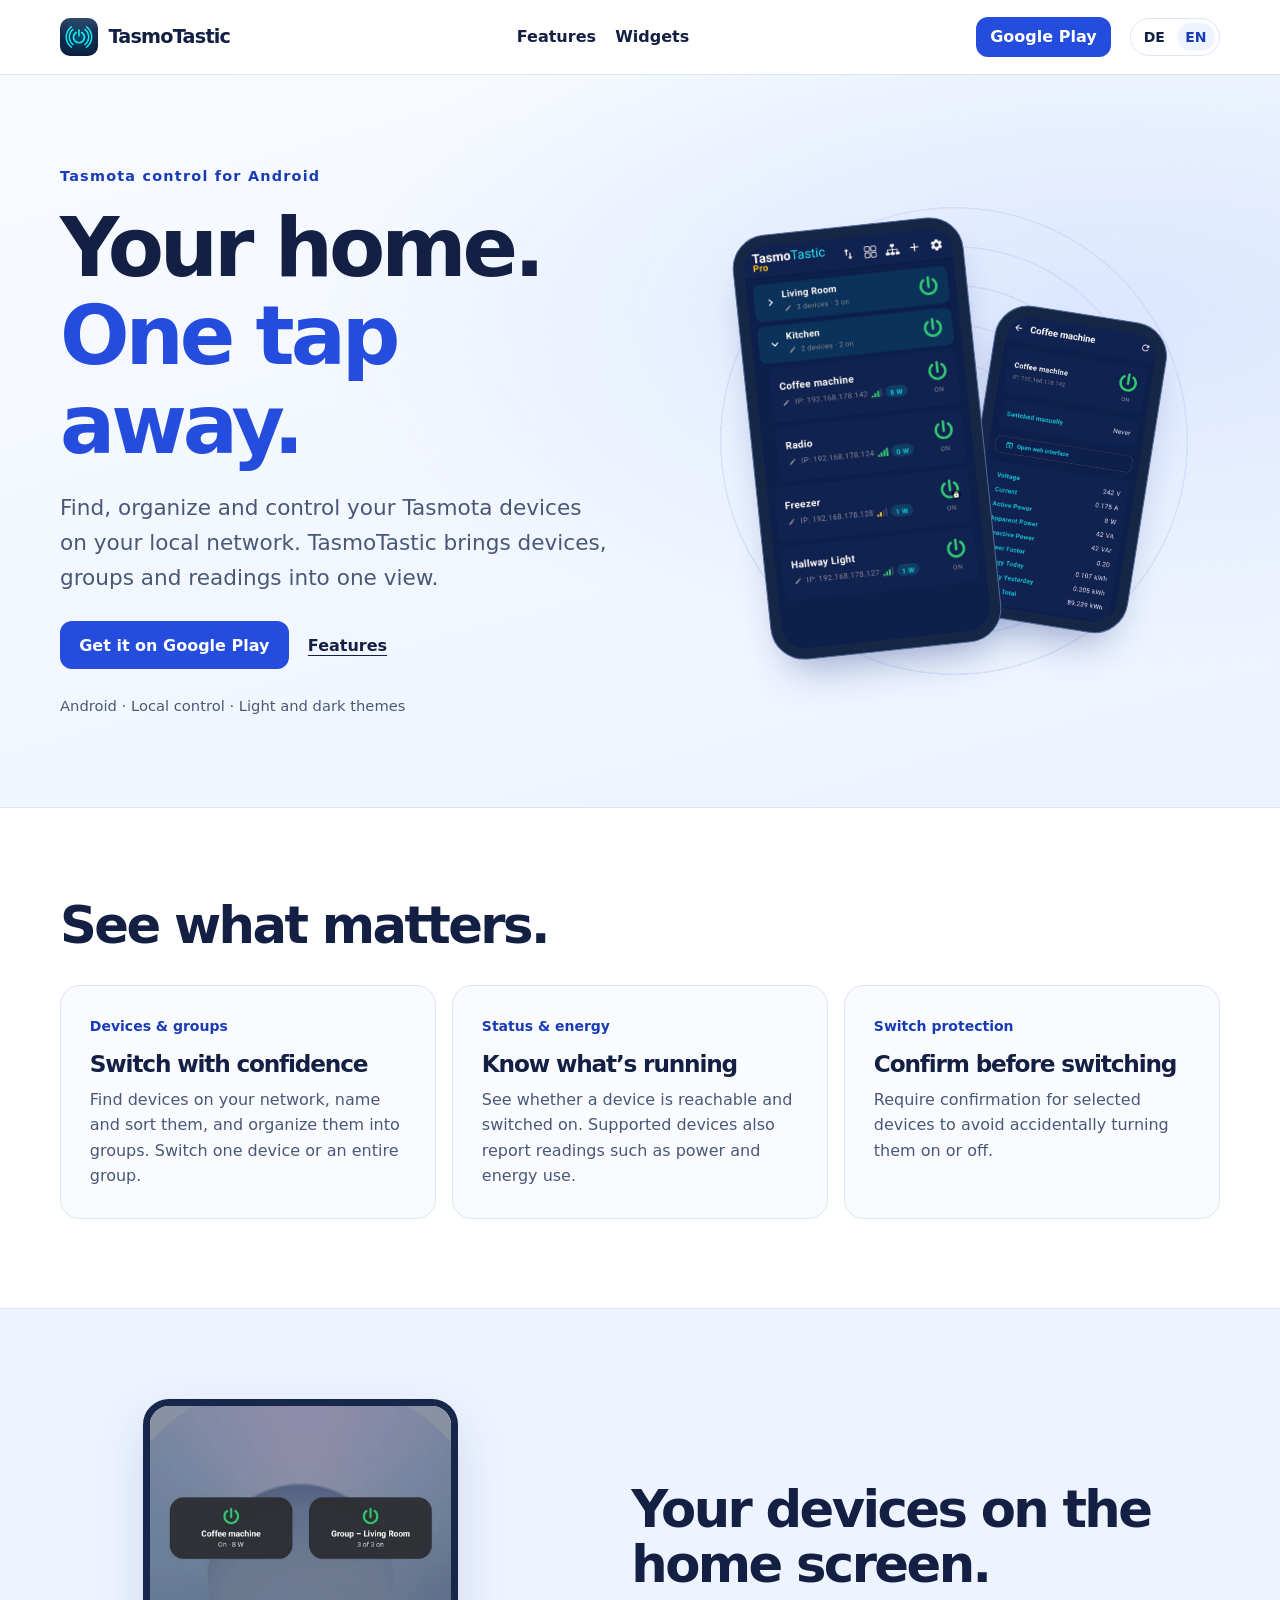
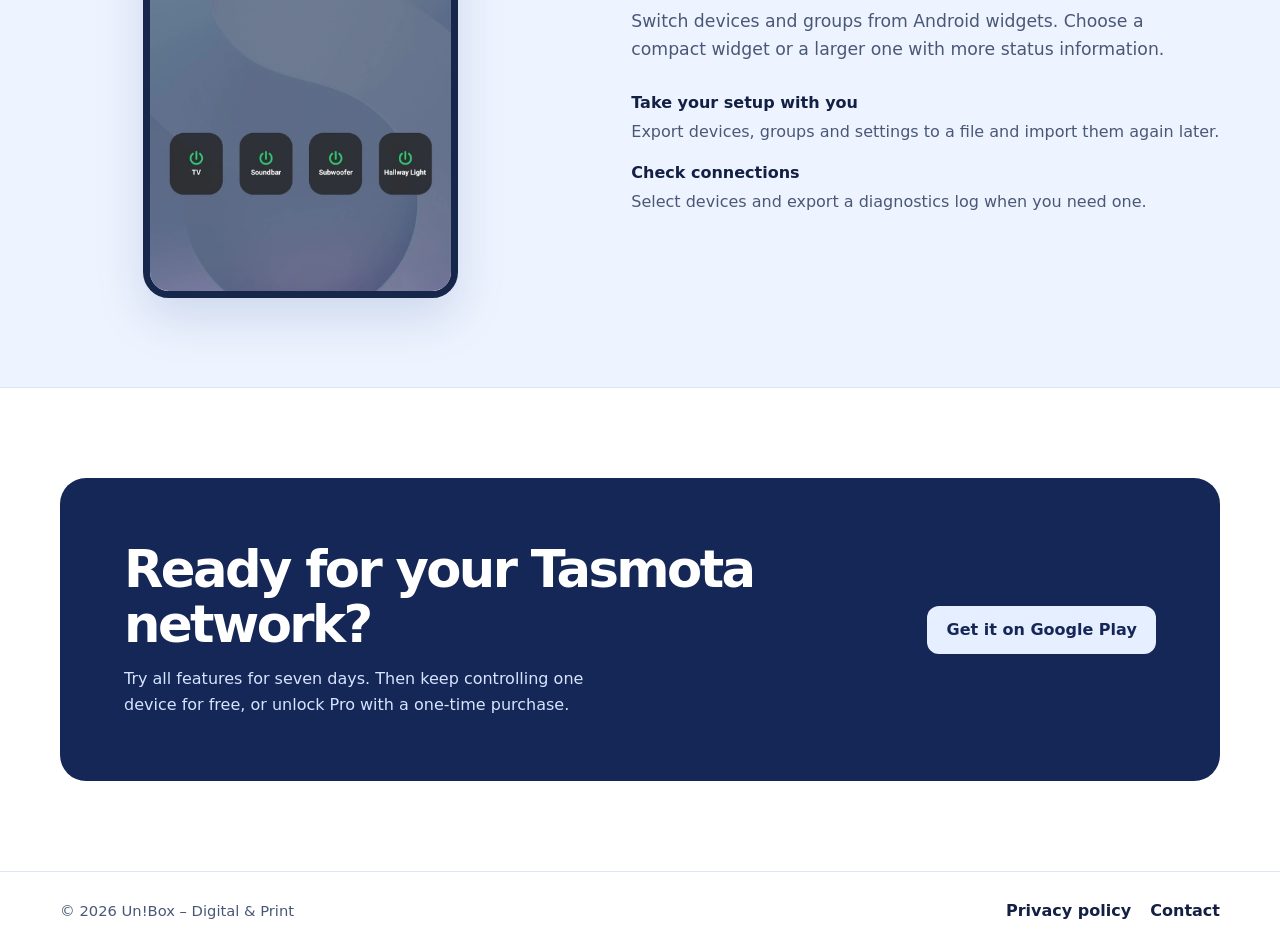
==== en/index.html @ cc566905 "Add bilingual TasmoTastic landing page and expand README" ====
<!doctype html>
<html lang="en">
<head>
  <meta charset="utf-8">
  <meta name="viewport" content="width=device-width, initial-scale=1">
  <title>TasmoTastic · Tasmota for Android</title>
  <meta name="description" content="TasmoTastic for Android: discover, group and control Tasmota devices on your local network, with widgets, energy readings and configuration backups.">
  <meta name="theme-color" content="#eef4ff">
  <meta property="og:title" content="TasmoTastic">
  <meta property="og:description" content="TasmoTastic for Android: discover, group and control Tasmota devices on your local network, with widgets, energy readings and configuration backups.">
  <meta property="og:image" content="https://unbox-digital-print.github.io/tasmotastic/assets/icon.png">
  <link rel="canonical" href="https://unbox-digital-print.github.io/tasmotastic/en/">
  <link rel="alternate" hreflang="de" href="https://unbox-digital-print.github.io/tasmotastic/">
  <link rel="alternate" hreflang="en" href="https://unbox-digital-print.github.io/tasmotastic/en/">
  <link rel="icon" href="../assets/icon.png">
  <link rel="stylesheet" href="../style.css?v=1">
</head>
<body>
  <a class="skip" href="#main">Skip to content</a>
  <header>
    <nav class="wrap nav" aria-label="Main navigation">
      <a class="brand" href="../index.html"><img src="../assets/icon.png" width="38" height="38" alt="">TasmoTastic</a>
      <div class="nav-links"><a href="#features">Features</a><a href="#widgets">Widgets</a></div>
      <div class="nav-actions">
        <a class="button small" href="https://play.google.com/store/apps/details?id=com.unbox_digital_print.tasmotastic&amp;hl=en">Google Play</a>
        <div class="lang"><a href="../index.html" hreflang="de" lang="de" aria-label="Deutsch">DE</a>
        <a href="../en/index.html" hreflang="en" lang="en" aria-label="English" aria-current="page">EN</a></div>
      </div>
    </nav>
  </header>
  <main id="main">
    <div class="hero-zone">
      <section class="wrap hero" aria-labelledby="headline">
        <div>
          <p class="eyebrow">Tasmota control for Android</p>
          <h1 id="headline">Your home.<br><em>One tap away.</em></h1>
          <p class="lead">Find, organize and control your Tasmota devices on your local network. TasmoTastic brings devices, groups and readings into one view.</p>
          <div class="actions"><a class="button" href="https://play.google.com/store/apps/details?id=com.unbox_digital_print.tasmotastic&amp;hl=en">Get it on Google Play</a>
          <a class="secondary" href="#features">Features</a></div>
          <p class="hero-facts">Android · Local control · Light and dark themes</p>
        </div>
        <figure class="hero-art">
          <div class="phones">
            <div class="phone front"><img src="../assets/en-00.webp" width="900" height="1735" alt="TasmoTastic device list with groups and power states"></div>
            <div class="phone back"><img src="../assets/en-02.webp" width="900" height="1729" alt="Coffee machine details and energy readings"></div>
          </div>
        </figure>
      </section>
    </div>
    <section class="wrap section" id="features" aria-labelledby="feature-title">
      <h2 id="feature-title">See what matters.</h2>
      <div class="features"><article class="feature"><p class="feature-mark">Devices &amp; groups</p><h3>Switch with confidence</h3><p>Find devices on your network, name and sort them, and organize them into groups. Switch one device or an entire group.</p></article>
<article class="feature"><p class="feature-mark">Status &amp; energy</p><h3>Know what’s running</h3><p>See whether a device is reachable and switched on. Supported devices also report readings such as power and energy use.</p></article>
<article class="feature"><p class="feature-mark">Switch protection</p><h3>Confirm before switching</h3><p>Require confirmation for selected devices to avoid accidentally turning them on or off.</p></article></div>
    </section>
    <section class="spotlight section" id="widgets" aria-labelledby="widget-title">
      <div class="wrap spotlight-grid">
        <figure class="widget-image"><img src="../assets/en-07.webp" width="900" height="1450" alt="Android home screen with compact and large TasmoTastic widgets" loading="lazy"></figure>
        <div>
          <h2 id="widget-title">Your devices on the home screen.</h2>
          <p class="section-intro">Switch devices and groups from Android widgets. Choose a compact widget or a larger one with more status information.</p>
          <dl class="feature-list"><div><dt>Take your setup with you</dt><dd>Export devices, groups and settings to a file and import them again later.</dd></div>
<div><dt>Check connections</dt><dd>Select devices and export a diagnostics log when you need one.</dd></div></dl>
        </div>
      </div>
    </section>
    <section class="wrap section" aria-labelledby="download-title">
      <div class="cta">
        <div><h2 id="download-title">Ready for your Tasmota network?</h2><p>Try all features for seven days. Then keep controlling one device for free, or unlock Pro with a one-time purchase.</p></div>
        <a class="button" href="https://play.google.com/store/apps/details?id=com.unbox_digital_print.tasmotastic&amp;hl=en">Get it on Google Play</a>
      </div>
    </section>
  </main>
  <footer>
    <div class="wrap footer-inner">
      <p>© 2026 Un!Box – Digital &amp; Print</p>
      <div class="footer-links"><a href="../privacy.html">Privacy policy</a><a href="mailto:unbox.digital.printing@gmail.com">Contact</a></div>
    </div>
  </footer>
</body>
</html>
---- style.css ----
:root {
  color-scheme: light;
  --ink: #132044;
  --muted: #4a5877;
  --accent: #244ddd;
  --accent-dark: #193cb6;
  --ice: #eef4ff;
  --line: #dce5f6;
  --white: #fff;
  --max: 1160px;
}
* { box-sizing: border-box; }
html { scroll-behavior: smooth; }
body { margin: 0; color: var(--ink); background: var(--white); font: 1rem/1.6 "Segoe UI", system-ui, sans-serif; }
a { color: inherit; }
a:focus-visible, summary:focus-visible { outline: 3px solid #5b68f7; outline-offset: 5px; }
img { display: block; max-width: 100%; height: auto; }
h1,h2,h3,p,figure { margin: 0; }
h1,h2,h3 { letter-spacing: -.05em; line-height: 1.08; }
h1 { font-size: clamp(3rem, 6.4vw, 6.15rem); font-weight: 780; }
h2 { font-size: clamp(2.15rem, 4vw, 3.65rem); font-weight: 760; }
h3 { font-size: 1.45rem; }
p { color: var(--muted); }
a[id], section[id] { scroll-margin-top: 6rem; }
.wrap { width: min(var(--max), calc(100% - 3rem)); margin-inline: auto; }
.skip { position: absolute; z-index: 4; left: 1rem; top: 1rem; background: white; padding: .5rem 1rem; transform: translateY(-180%); }
.skip:focus { transform: none; }
header { background: white; border-bottom: 1px solid var(--line); }
.nav { min-height: 74px; display: flex; align-items: center; gap: 1.6rem; justify-content: space-between; padding-block: .65rem; }
.brand { display: inline-flex; gap: .65rem; align-items: center; font-size: 1.2rem; font-weight: 800; letter-spacing: -.04em; text-decoration: none; }
.brand img { width: 38px; height: 38px; border-radius: 10px; }
.nav-links, .nav-actions, .actions, .footer-links { display: flex; flex-wrap: wrap; align-items: center; gap: 1.2rem; }
.nav-links a, .footer-links a { text-decoration: none; font-weight: 620; }
.nav-links a:hover, .footer-links a:hover { color: var(--accent); text-decoration: underline; }
.lang { display: inline-flex; gap: .2rem; padding: .24rem; border: 1px solid var(--line); border-radius: 999px; }
.lang a { text-decoration: none; padding: .2rem .54rem; font-size: .875rem; font-weight: 720; border-radius: 999px; }
.lang [aria-current] { background: var(--ice); color: var(--accent-dark); }
.button { display: inline-flex; align-items: center; justify-content: center; text-align: center; min-height: 48px; padding: .65rem 1.2rem; border-radius: 12px; background: var(--accent); color: white; font-weight: 750; text-decoration: none; }
.button:hover { background: var(--accent-dark); }
.button.small { min-height: 40px; padding: .4rem .9rem; }
.secondary { font-weight: 730; text-underline-offset: .23em; }
.hero-zone { background: radial-gradient(ellipse at 87% 32%, #dbe7ff 0, transparent 51%), linear-gradient(165deg, #f8fbff, #edf3ff); border-bottom: 1px solid var(--line); }
.hero { min-height: 620px; display: grid; grid-template-columns: 1.03fr .97fr; align-items: center; gap: clamp(1.5rem,5vw,5rem); padding-block: clamp(3rem,7vw,6rem); }
.eyebrow { font-weight: 800; color: var(--accent-dark); font-size: .9rem; letter-spacing: .085em; margin-bottom: 1rem; }
h1 em { font-style: normal; color: var(--accent); }
.lead { font-size: clamp(1.1rem, 1.7vw, 1.35rem); max-width: 40ch; margin-block: 1.4rem 1.65rem; }
.hero-facts { margin-top: 1.55rem; font-size: .92rem; color: var(--muted); }
.hero-art { position: relative; display: grid; grid-template-columns: minmax(0,1fr); place-items: center; min-width: 0; padding: 1.1rem 0 1.5rem; }
.hero-art::before { content: ""; position: absolute; width: 93%; aspect-ratio: 1; background: repeating-radial-gradient(circle, transparent 0 37px, #b4c8f05e 38px 39px); border-radius: 50%; }
.phones { position: relative; display: grid; grid-template-columns: minmax(0,1fr) minmax(0,.75fr); align-items: center; width: min(100%, 430px); padding: 0 .75rem; }
.phone { padding: clamp(5px,1vw,10px); background: #162645; border: 1px solid #536a98; border-radius: clamp(19px,3vw,34px); box-shadow: 0 24px 42px -18px #213f8a77; }
.phone img { width: 100%; border-radius: clamp(12px,2.1vw,24px); }
.phone.front { transform: rotate(-6deg); z-index: 1; }
.phone.back { transform: translate(-5%, 10%) rotate(9deg); }
.section { padding-block: clamp(3.5rem,7vw,6.6rem); }
.section-intro { max-width: 35rem; margin-top: 1rem; font-size: 1.08rem; }
.features { display: grid; grid-template-columns: repeat(3,minmax(0,1fr)); gap: 1rem; margin-top: 2rem; }
.feature { border: 1px solid var(--line); border-radius: 20px; padding: clamp(1.1rem, 2.5vw, 1.8rem); background: #f9fbff; }
.feature-mark { color: var(--accent-dark); font-weight: 770; font-size: .875rem; margin-bottom: .85rem; }
.feature p:last-child { margin-top: .65rem; }
.spotlight { background: var(--ice); border-block: 1px solid var(--line); }
.spotlight-grid { display: grid; grid-template-columns: .9fr 1.1fr; gap: clamp(2rem,7vw,7.5rem); align-items: center; }
.widget-image { width: min(100%, 315px); margin-inline: auto; }
.widget-image img { width: 100%; height: auto; border-radius: 26px; border: 7px solid #17274b; box-shadow: 0 20px 50px #23458a29; }
.feature-list { margin: 1.65rem 0 0; display: grid; gap: 1rem; }
.feature-list dt { font-weight: 780; }
.feature-list dd { margin: .2rem 0 0; color: var(--muted); }
.cta { background: #152757; color: white; border-radius: 26px; padding: clamp(1.6rem,5vw,4rem); display: grid; grid-template-columns: 1fr auto; align-items: center; gap: 1.6rem; }
.cta p { color: #d7e4ff; margin-top: .85rem; max-width: 49ch; }
.cta .button { color: #162757; background: #e6efff; }
.cta .button:hover { background: #cddfff; }
footer { border-top: 1px solid var(--line); }
.footer-inner { padding-block: 1.65rem; display: flex; flex-wrap: wrap; gap: 1rem 1.6rem; justify-content: space-between; align-items: center; }
.footer-inner p { font-size: .92rem; }
@media (max-width: 900px) { .nav-links { display: none; } .hero { min-height: auto; } }
@media (max-width: 680px) {
  .wrap { width: calc(100% - 2rem); }
  .nav { gap: .55rem; min-height: 62px; }
  .nav-actions { gap: .45rem; }
  .nav-actions .button { display: none; }
  .hero, .spotlight-grid, .cta { grid-template-columns: 1fr; }
  .hero { padding-block: 2.8rem 2rem; gap: 1.25rem; }
  .phones { width: min(83%, 345px); }
  .features { grid-template-columns: 1fr; }
  .spotlight-grid .widget-image { order: 2; }
  .widget-image { width: min(74%, 270px); }
  .cta .button { justify-self: start; }
}
@media (prefers-reduced-motion: reduce) { html { scroll-behavior: auto; } }
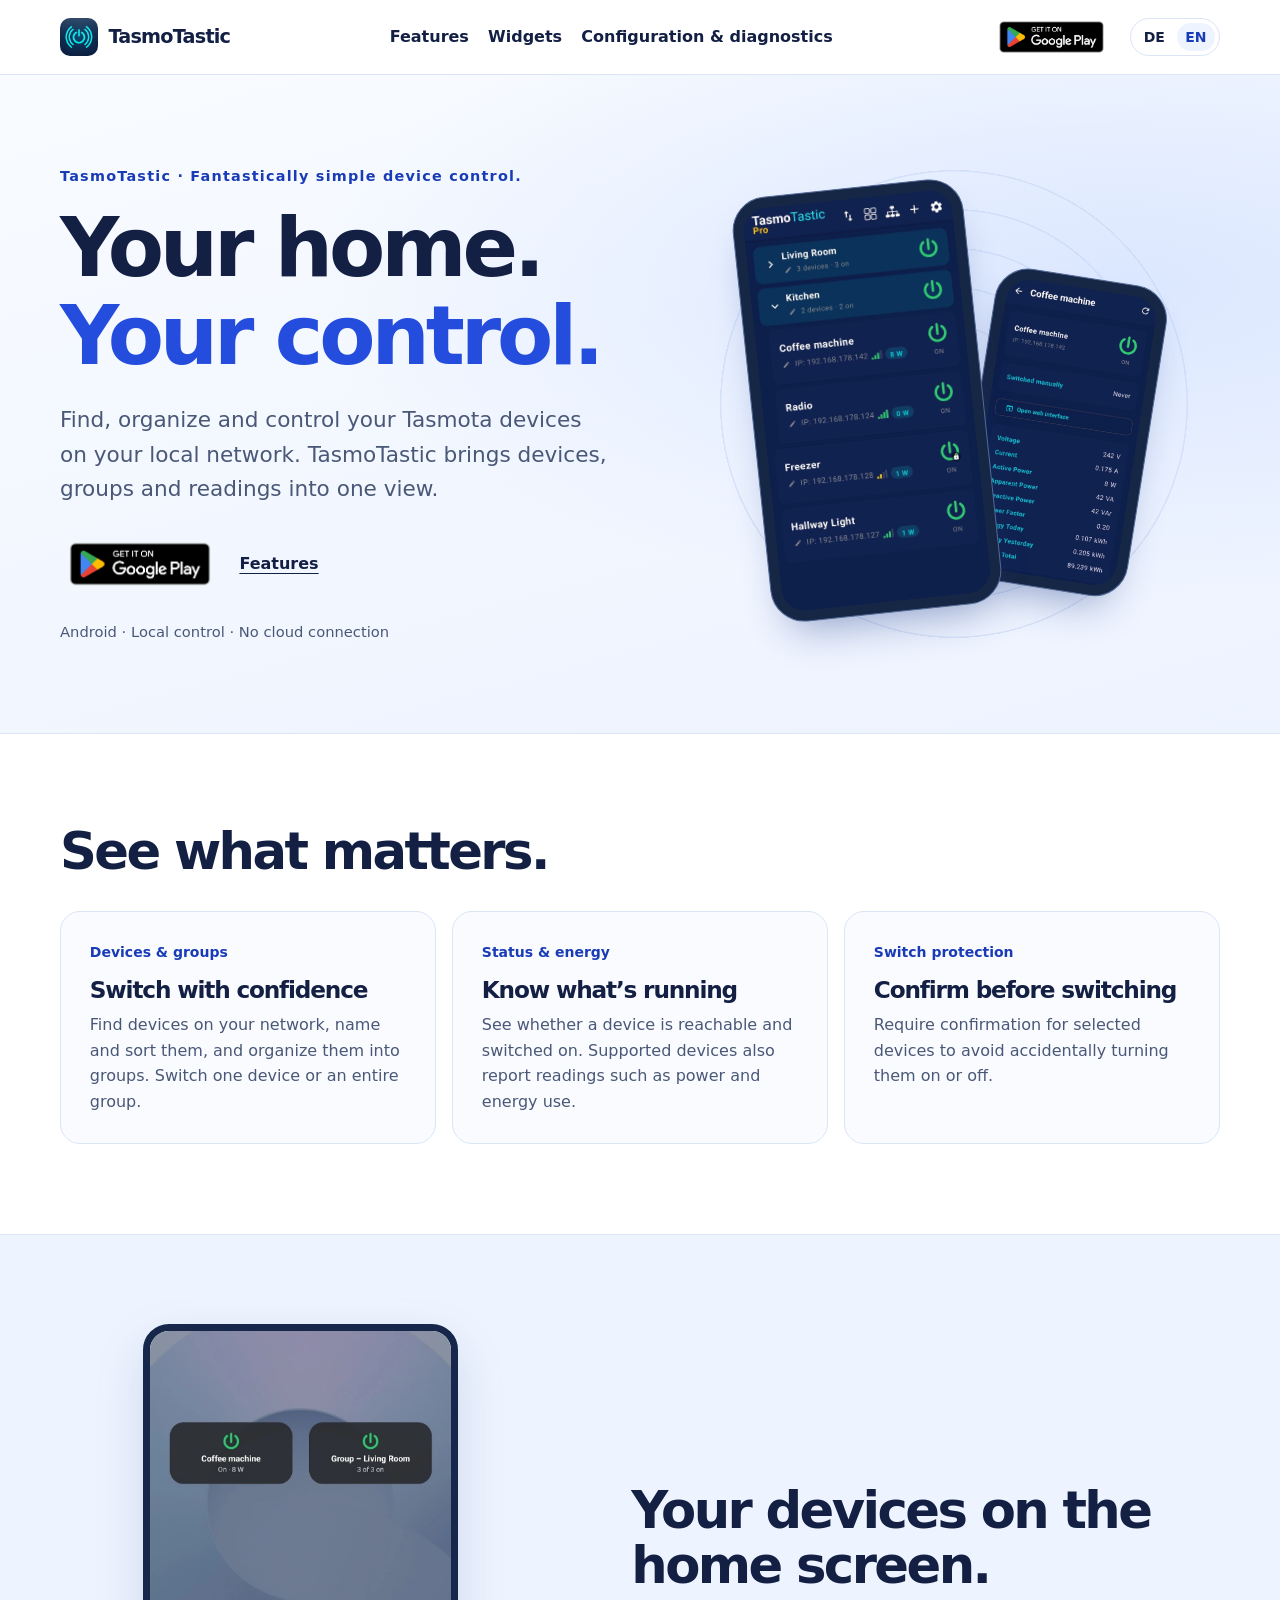
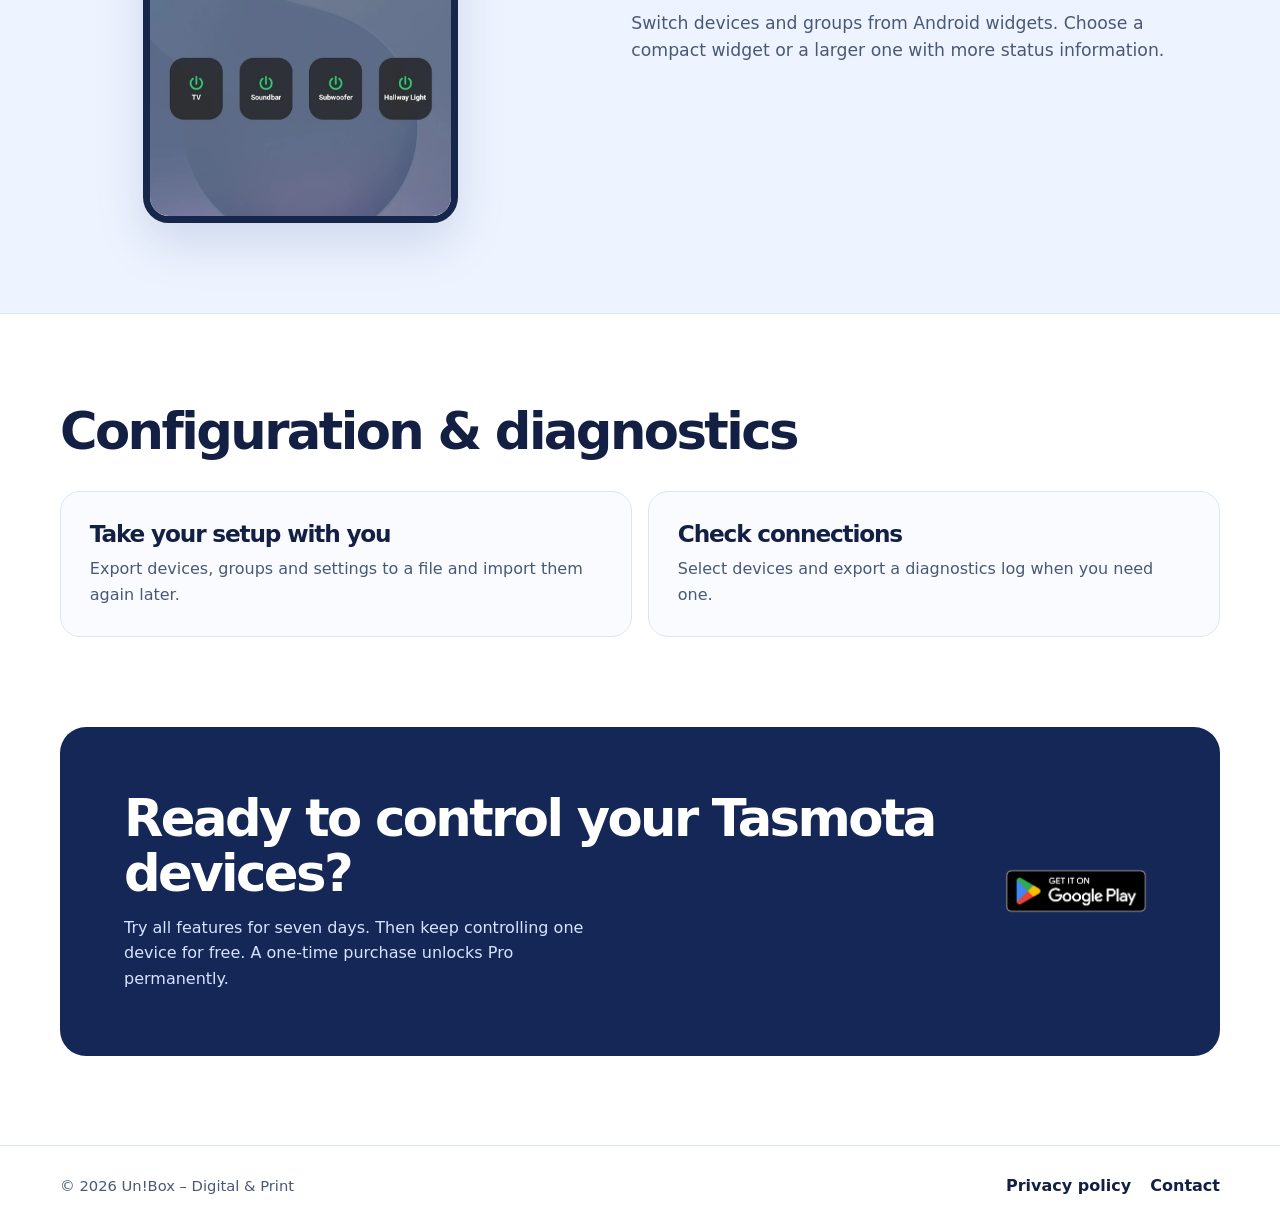
==== commit 579ee06e: "Refresh TasmoTastic landing page and Google Play badges" ====
--- a/en/index.html
+++ b/en/index.html
@@ -13,16 +13,16 @@
   <link rel="alternate" hreflang="de" href="https://unbox-digital-print.github.io/tasmotastic/">
   <link rel="alternate" hreflang="en" href="https://unbox-digital-print.github.io/tasmotastic/en/">
   <link rel="icon" href="../assets/icon.png">
-  <link rel="stylesheet" href="../style.css?v=1">
+  <link rel="stylesheet" href="../style.css?v=2">
 </head>
 <body>
   <a class="skip" href="#main">Skip to content</a>
   <header>
     <nav class="wrap nav" aria-label="Main navigation">
       <a class="brand" href="../index.html"><img src="../assets/icon.png" width="38" height="38" alt="">TasmoTastic</a>
-      <div class="nav-links"><a href="#features">Features</a><a href="#widgets">Widgets</a></div>
+      <div class="nav-links"><a href="#features">Features</a><a href="#widgets">Widgets</a><a href="#tools">Configuration &amp; diagnostics</a></div>
       <div class="nav-actions">
-        <a class="button small" href="https://play.google.com/store/apps/details?id=com.unbox_digital_print.tasmotastic&amp;hl=en">Google Play</a>
+        <a class="play-badge play-badge-small" href="https://play.google.com/store/apps/details?id=com.unbox_digital_print.tasmotastic&amp;hl=en"><img src="../assets/google-play-en.png" width="646" height="250" alt="Get it on Google Play"></a>
         <div class="lang"><a href="../index.html" hreflang="de" lang="de" aria-label="Deutsch">DE</a>
         <a href="../en/index.html" hreflang="en" lang="en" aria-label="English" aria-current="page">EN</a></div>
       </div>
@@ -32,12 +32,12 @@
     <div class="hero-zone">
       <section class="wrap hero" aria-labelledby="headline">
         <div>
-          <p class="eyebrow">Tasmota control for Android</p>
-          <h1 id="headline">Your home.<br><em>One tap away.</em></h1>
+          <p class="eyebrow">TasmoTastic · Fantastically simple device control.</p>
+          <h1 id="headline">Your home.<br><em>Your control.</em></h1>
           <p class="lead">Find, organize and control your Tasmota devices on your local network. TasmoTastic brings devices, groups and readings into one view.</p>
-          <div class="actions"><a class="button" href="https://play.google.com/store/apps/details?id=com.unbox_digital_print.tasmotastic&amp;hl=en">Get it on Google Play</a>
+          <div class="actions"><a class="play-badge" href="https://play.google.com/store/apps/details?id=com.unbox_digital_print.tasmotastic&amp;hl=en"><img src="../assets/google-play-en.png" width="646" height="250" alt="Get it on Google Play"></a>
           <a class="secondary" href="#features">Features</a></div>
-          <p class="hero-facts">Android · Local control · Light and dark themes</p>
+          <p class="hero-facts">Android · Local control · No cloud connection</p>
         </div>
         <figure class="hero-art">
           <div class="phones">
@@ -59,15 +59,26 @@
         <div>
           <h2 id="widget-title">Your devices on the home screen.</h2>
           <p class="section-intro">Switch devices and groups from Android widgets. Choose a compact widget or a larger one with more status information.</p>
-          <dl class="feature-list"><div><dt>Take your setup with you</dt><dd>Export devices, groups and settings to a file and import them again later.</dd></div>
-<div><dt>Check connections</dt><dd>Select devices and export a diagnostics log when you need one.</dd></div></dl>
         </div>
       </div>
     </section>
-    <section class="wrap section" aria-labelledby="download-title">
+    <section class="wrap section" id="tools" aria-labelledby="tools-title">
+      <h2 id="tools-title">Configuration &amp; diagnostics</h2>
+      <div class="features tools-grid">
+        <article class="feature">
+          <h3>Take your setup with you</h3>
+          <p>Export devices, groups and settings to a file and import them again later.</p>
+        </article>
+        <article class="feature">
+          <h3>Check connections</h3>
+          <p>Select devices and export a diagnostics log when you need one.</p>
+        </article>
+      </div>
+    </section>
+    <section class="wrap section download-section" aria-labelledby="download-title">
       <div class="cta">
-        <div><h2 id="download-title">Ready for your Tasmota network?</h2><p>Try all features for seven days. Then keep controlling one device for free, or unlock Pro with a one-time purchase.</p></div>
-        <a class="button" href="https://play.google.com/store/apps/details?id=com.unbox_digital_print.tasmotastic&amp;hl=en">Get it on Google Play</a>
+        <div><h2 id="download-title">Ready to control your Tasmota devices?</h2><p>Try all features for seven days. Then keep controlling one device for free. A one-time purchase unlocks Pro permanently.</p></div>
+        <a class="play-badge" href="https://play.google.com/store/apps/details?id=com.unbox_digital_print.tasmotastic&amp;hl=en"><img src="../assets/google-play-en.png" width="646" height="250" alt="Get it on Google Play"></a>
       </div>
     </section>
   </main>
--- a/style.css
+++ b/style.css
@@ -35,9 +35,10 @@
 .lang { display: inline-flex; gap: .2rem; padding: .24rem; border: 1px solid var(--line); border-radius: 999px; }
 .lang a { text-decoration: none; padding: .2rem .54rem; font-size: .875rem; font-weight: 720; border-radius: 999px; }
 .lang [aria-current] { background: var(--ice); color: var(--accent-dark); }
-.button { display: inline-flex; align-items: center; justify-content: center; text-align: center; min-height: 48px; padding: .65rem 1.2rem; border-radius: 12px; background: var(--accent); color: white; font-weight: 750; text-decoration: none; }
-.button:hover { background: var(--accent-dark); }
-.button.small { min-height: 40px; padding: .4rem .9rem; }
+.play-badge { display: inline-flex; width: max-content; max-width: 100%; }
+.play-badge img { width: auto; height: 62px; }
+.play-badge-small img { height: 46px; }
+.play-badge:hover { outline: 2px solid currentColor; border-radius: 8px; }
 .secondary { font-weight: 730; text-underline-offset: .23em; }
 .hero-zone { background: radial-gradient(ellipse at 87% 32%, #dbe7ff 0, transparent 51%), linear-gradient(165deg, #f8fbff, #edf3ff); border-bottom: 1px solid var(--line); }
 .hero { min-height: 620px; display: grid; grid-template-columns: 1.03fr .97fr; align-items: center; gap: clamp(1.5rem,5vw,5rem); padding-block: clamp(3rem,7vw,6rem); }
@@ -62,28 +63,25 @@
 .spotlight-grid { display: grid; grid-template-columns: .9fr 1.1fr; gap: clamp(2rem,7vw,7.5rem); align-items: center; }
 .widget-image { width: min(100%, 315px); margin-inline: auto; }
 .widget-image img { width: 100%; height: auto; border-radius: 26px; border: 7px solid #17274b; box-shadow: 0 20px 50px #23458a29; }
-.feature-list { margin: 1.65rem 0 0; display: grid; gap: 1rem; }
-.feature-list dt { font-weight: 780; }
-.feature-list dd { margin: .2rem 0 0; color: var(--muted); }
+.tools-grid { grid-template-columns: repeat(2, minmax(0, 1fr)); }
+.download-section { padding-top: 0; }
 .cta { background: #152757; color: white; border-radius: 26px; padding: clamp(1.6rem,5vw,4rem); display: grid; grid-template-columns: 1fr auto; align-items: center; gap: 1.6rem; }
 .cta p { color: #d7e4ff; margin-top: .85rem; max-width: 49ch; }
-.cta .button { color: #162757; background: #e6efff; }
-.cta .button:hover { background: #cddfff; }
 footer { border-top: 1px solid var(--line); }
 .footer-inner { padding-block: 1.65rem; display: flex; flex-wrap: wrap; gap: 1rem 1.6rem; justify-content: space-between; align-items: center; }
 .footer-inner p { font-size: .92rem; }
-@media (max-width: 900px) { .nav-links { display: none; } .hero { min-height: auto; } }
+@media (max-width: 1020px) { .nav-links { display: none; } .hero { min-height: auto; } }
 @media (max-width: 680px) {
   .wrap { width: calc(100% - 2rem); }
   .nav { gap: .55rem; min-height: 62px; }
   .nav-actions { gap: .45rem; }
-  .nav-actions .button { display: none; }
+  .nav-actions .play-badge { display: none; }
   .hero, .spotlight-grid, .cta { grid-template-columns: 1fr; }
   .hero { padding-block: 2.8rem 2rem; gap: 1.25rem; }
   .phones { width: min(83%, 345px); }
   .features { grid-template-columns: 1fr; }
   .spotlight-grid .widget-image { order: 2; }
   .widget-image { width: min(74%, 270px); }
-  .cta .button { justify-self: start; }
+  .cta .play-badge { justify-self: start; }
 }
 @media (prefers-reduced-motion: reduce) { html { scroll-behavior: auto; } }
